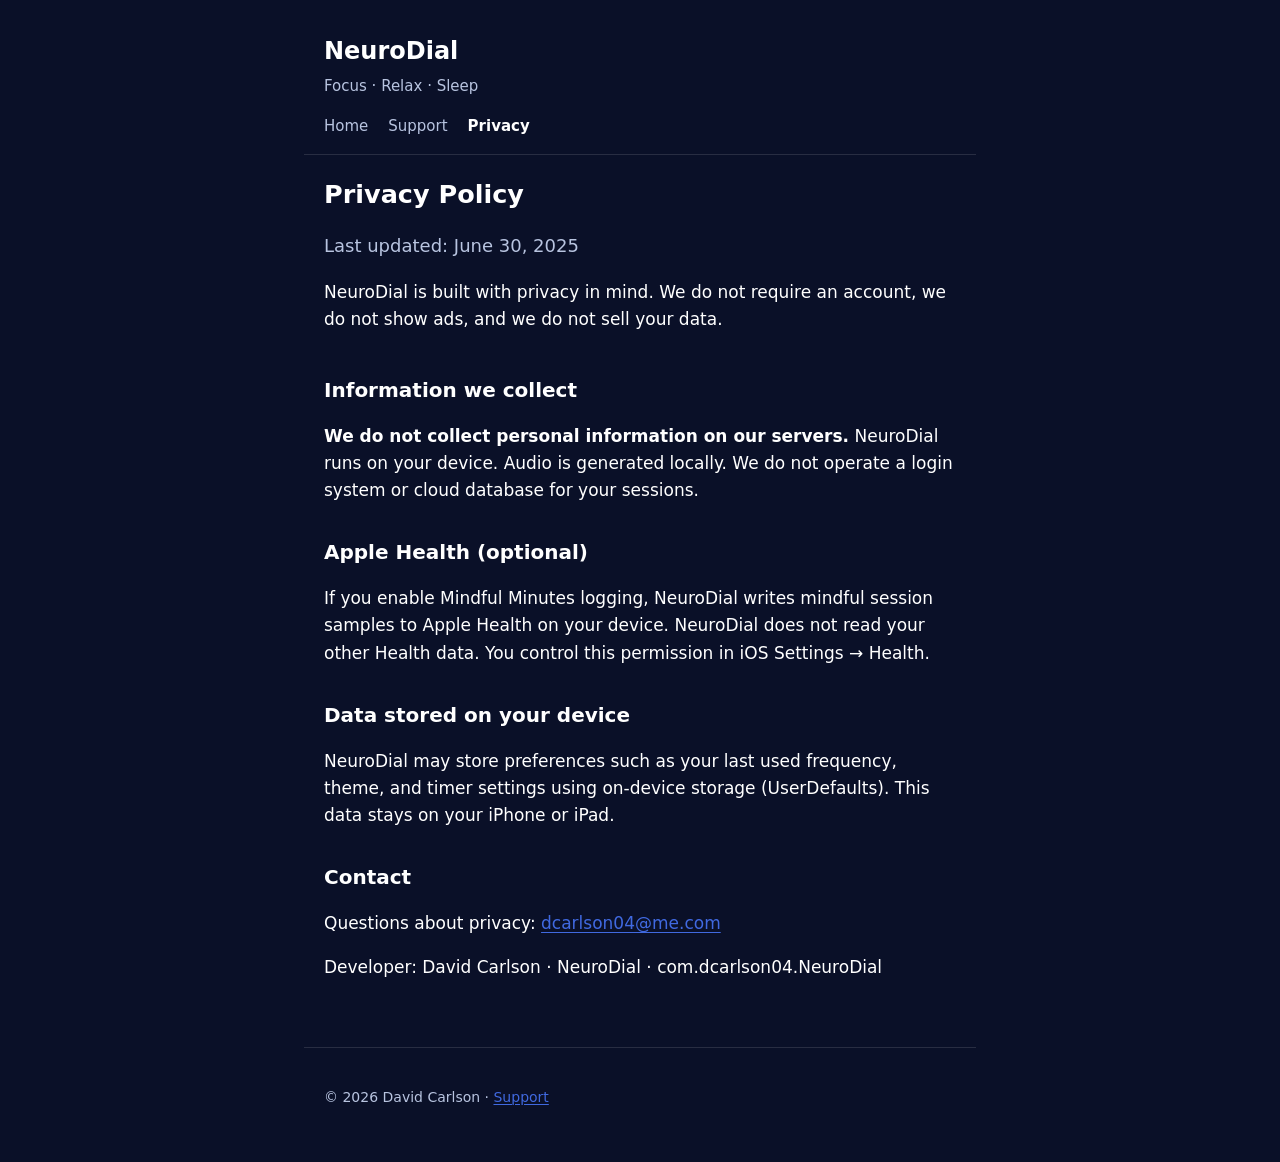
==== privacy.html @ 8d12b419 "Add NeuroDial App Store support and marketing site Co-authored-by: Cursor <cursoragent@cursor.com>" ====
<!DOCTYPE html>
<html lang="en">
<head>
  <meta charset="utf-8">
  <meta name="viewport" content="width=device-width, initial-scale=1">
  <meta name="description" content="NeuroDial privacy policy — no accounts, no ads, optional HealthKit Mindful Minutes.">
  <title>NeuroDial Privacy Policy</title>
  <link rel="stylesheet" href="styles.css">
</head>
<body>
  <a class="skip-link" href="#main">Skip to content</a>
  <header class="site-header">
    <p class="logo"><a href="index.html">NeuroDial</a></p>
    <p class="tagline">Focus · Relax · Sleep</p>
    <nav class="primary-nav" aria-label="Primary">
      <a href="index.html">Home</a>
      <a href="support.html">Support</a>
      <a href="privacy.html" aria-current="page">Privacy</a>
    </nav>
  </header>

  <main id="main">
    <section class="hero">
      <h1>Privacy Policy</h1>
      <p class="lead">Last updated: June 30, 2025</p>
      <p>NeuroDial is built with privacy in mind. We do not require an account, we do not show ads, and we do not sell your data.</p>
    </section>

    <section aria-labelledby="collect-heading">
      <h2 id="collect-heading" class="section-title">Information we collect</h2>
      <p><strong>We do not collect personal information on our servers.</strong> NeuroDial runs on your device. Audio is generated locally. We do not operate a login system or cloud database for your sessions.</p>
    </section>

    <section aria-labelledby="health-heading">
      <h2 id="health-heading" class="section-title">Apple Health (optional)</h2>
      <p>If you enable Mindful Minutes logging, NeuroDial writes mindful session samples to Apple Health on your device. NeuroDial does not read your other Health data. You control this permission in iOS Settings → Health.</p>
    </section>

    <section aria-labelledby="local-heading">
      <h2 id="local-heading" class="section-title">Data stored on your device</h2>
      <p>NeuroDial may store preferences such as your last used frequency, theme, and timer settings using on-device storage (UserDefaults). This data stays on your iPhone or iPad.</p>
    </section>

    <section aria-labelledby="contact-heading">
      <h2 id="contact-heading" class="section-title">Contact</h2>
      <p>Questions about privacy: <a href="mailto:dcarlson04@me.com?subject=NeuroDial%20Privacy">dcarlson04@me.com</a></p>
      <p>Developer: David Carlson · NeuroDial · com.dcarlson04.NeuroDial</p>
    </section>
  </main>

  <footer class="site-footer">
    <p>© 2026 David Carlson · <a href="support.html">Support</a></p>
  </footer>
</body>
</html>
---- styles.css ----
/* NeuroDial — shared styles (mobile-first) */
:root {
  --bg: #0a1028;
  --bg-elevated: #121a38;
  --accent: #4069E0;
  --accent-hover: #5a7ef0;
  --text: #ffffff;
  --text-muted: #b8c4e0;
  --border: rgba(255, 255, 255, 0.12);
  --max-width: 42rem;
  --radius: 12px;
  --font: -apple-system, BlinkMacSystemFont, "SF Pro Text", "Segoe UI", system-ui, sans-serif;
}

*, *::before, *::after { box-sizing: border-box; }
html { scroll-behavior: smooth; }
body {
  margin: 0;
  font-family: var(--font);
  font-size: 1.0625rem;
  line-height: 1.6;
  color: var(--text);
  background: var(--bg);
  -webkit-font-smoothing: antialiased;
}
a { color: var(--accent); text-decoration-thickness: 1px; text-underline-offset: 0.15em; }
a:hover, a:focus-visible { color: var(--accent-hover); }
a:focus-visible, button:focus-visible { outline: 2px solid var(--accent); outline-offset: 3px; }
.skip-link {
  position: absolute; left: -9999px; top: 0; z-index: 100;
  padding: 0.75rem 1rem; background: var(--accent); color: #fff;
}
.skip-link:focus { left: 0; }
.site-header {
  max-width: var(--max-width); margin: 0 auto; padding: 2rem 1.25rem 1rem;
  border-bottom: 1px solid var(--border);
}
.logo { margin: 0; font-size: 1.5rem; font-weight: 700; }
.logo a { color: var(--text); text-decoration: none; }
.tagline { margin: 0.25rem 0 1rem; color: var(--text-muted); font-size: 0.9375rem; }
.primary-nav { display: flex; gap: 1.25rem; flex-wrap: wrap; }
.primary-nav a { color: var(--text-muted); text-decoration: none; font-size: 0.9375rem; }
.primary-nav a[aria-current="page"] { color: var(--text); font-weight: 600; }
main { max-width: var(--max-width); margin: 0 auto; padding: 1.5rem 1.25rem 3rem; }
.hero { margin-bottom: 2.5rem; }
.hero h1, .hero h2 { margin-top: 0; line-height: 1.25; }
.lead { font-size: 1.125rem; color: var(--text-muted); }
.section-title { margin-top: 2rem; font-size: 1.25rem; }
.feature-list { padding-left: 1.25rem; }
.feature-list li { margin-bottom: 0.5rem; }
.card-grid { display: grid; gap: 1rem; }
@media (min-width: 36rem) { .card-grid { grid-template-columns: repeat(3, 1fr); } }
.card {
  background: var(--bg-elevated); border: 1px solid var(--border);
  border-radius: var(--radius); padding: 1.25rem;
}
.cta-row { display: flex; gap: 0.75rem; flex-wrap: wrap; margin-top: 1.5rem; }
.btn {
  display: inline-block; padding: 0.625rem 1.25rem; border-radius: var(--radius);
  font-weight: 600; text-decoration: none;
}
.btn-primary { background: var(--accent); color: #fff; }
.btn-primary:hover { background: var(--accent-hover); color: #fff; }
.btn-secondary { border: 1px solid var(--border); color: var(--text); }
.contact-box {
  background: var(--bg-elevated); border: 1px solid var(--border);
  border-radius: var(--radius); padding: 1.25rem; margin-bottom: 1rem;
}
.contact-box .email { font-size: 1.125rem; font-weight: 600; }
.contact-box .meta { color: var(--text-muted); font-size: 0.875rem; margin-bottom: 0; }
.faq details { border-bottom: 1px solid var(--border); padding: 0.75rem 0; }
.faq summary { cursor: pointer; font-weight: 600; }
.check-list { padding-left: 1.25rem; }
.disclaimer {
  font-size: 0.8125rem; color: var(--text-muted); margin-top: 1.5rem;
  padding-top: 1rem; border-top: 1px solid var(--border);
}
.site-footer {
  max-width: var(--max-width); margin: 0 auto; padding: 1.5rem 1.25rem 2.5rem;
  border-top: 1px solid var(--border); color: var(--text-muted); font-size: 0.875rem;
}
.visually-hidden {
  position: absolute; width: 1px; height: 1px; padding: 0; margin: -1px;
  overflow: hidden; clip: rect(0,0,0,0); white-space: nowrap; border: 0;
}
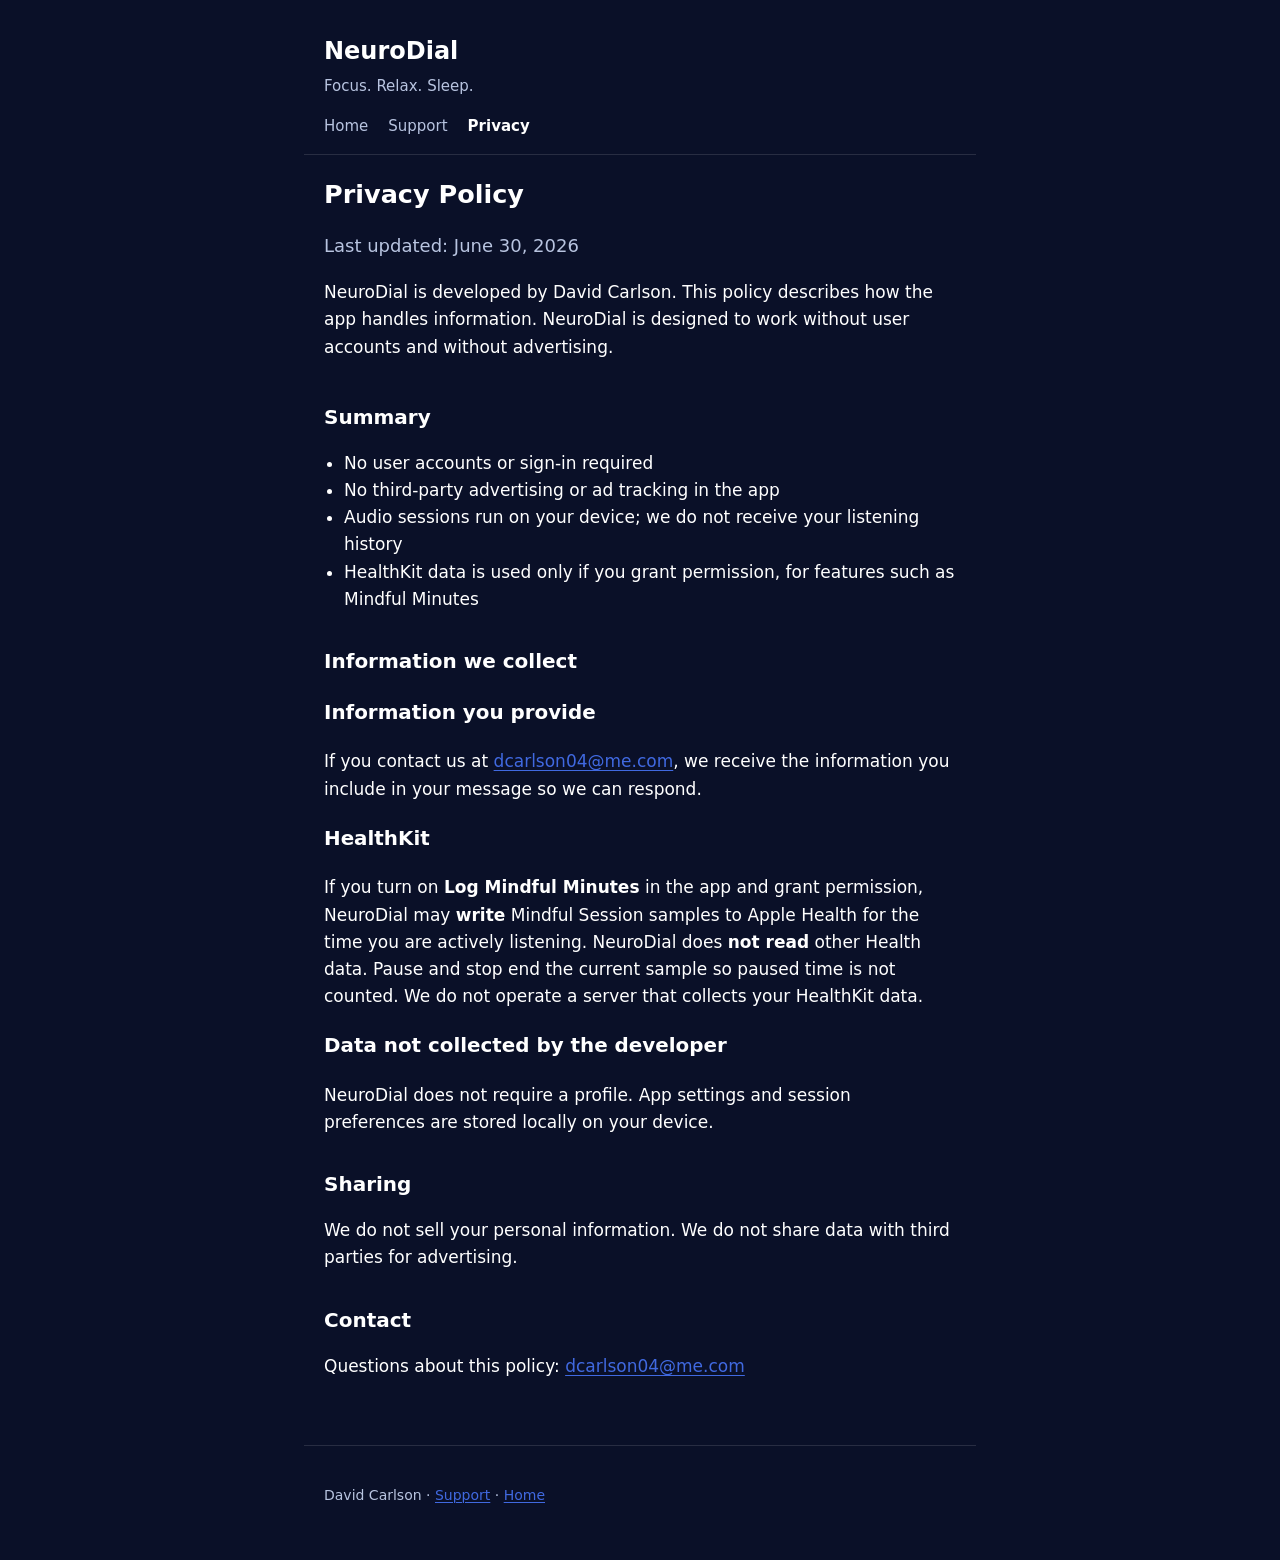
==== commit dc74ddb1: "Update privacy policy: HealthKit is write-only for Mindful Minutes Co-authored-by: Cursor <cursorage" ====
--- a/privacy.html
+++ b/privacy.html
@@ -3,7 +3,7 @@
 <head>
   <meta charset="utf-8">
   <meta name="viewport" content="width=device-width, initial-scale=1">
-  <meta name="description" content="NeuroDial privacy policy — no accounts, no ads, optional HealthKit Mindful Minutes.">
+  <meta name="description" content="NeuroDial Privacy Policy — data, HealthKit, and your information.">
   <title>NeuroDial Privacy Policy</title>
   <link rel="stylesheet" href="styles.css">
 </head>
@@ -11,45 +11,46 @@
   <a class="skip-link" href="#main">Skip to content</a>
   <header class="site-header">
     <p class="logo"><a href="index.html">NeuroDial</a></p>
-    <p class="tagline">Focus · Relax · Sleep</p>
+    <p class="tagline">Focus. Relax. Sleep.</p>
     <nav class="primary-nav" aria-label="Primary">
       <a href="index.html">Home</a>
       <a href="support.html">Support</a>
       <a href="privacy.html" aria-current="page">Privacy</a>
     </nav>
   </header>
-
   <main id="main">
     <section class="hero">
       <h1>Privacy Policy</h1>
-      <p class="lead">Last updated: June 30, 2025</p>
-      <p>NeuroDial is built with privacy in mind. We do not require an account, we do not show ads, and we do not sell your data.</p>
+      <p class="lead">Last updated: June 30, 2026</p>
+      <p>NeuroDial is developed by David Carlson. This policy describes how the app handles information. NeuroDial is designed to work without user accounts and without advertising.</p>
     </section>
-
+    <section aria-labelledby="summary-heading">
+      <h2 id="summary-heading" class="section-title">Summary</h2>
+      <ul class="check-list">
+        <li>No user accounts or sign-in required</li>
+        <li>No third-party advertising or ad tracking in the app</li>
+        <li>Audio sessions run on your device; we do not receive your listening history</li>
+        <li>HealthKit data is used only if you grant permission, for features such as Mindful Minutes</li>
+      </ul>
+    </section>
     <section aria-labelledby="collect-heading">
       <h2 id="collect-heading" class="section-title">Information we collect</h2>
-      <p><strong>We do not collect personal information on our servers.</strong> NeuroDial runs on your device. Audio is generated locally. We do not operate a login system or cloud database for your sessions.</p>
+      <h3>Information you provide</h3>
+      <p>If you contact us at <a href="mailto:dcarlson04@me.com">dcarlson04@me.com</a>, we receive the information you include in your message so we can respond.</p>
+      <h3>HealthKit</h3>
+      <p>If you turn on <strong>Log Mindful Minutes</strong> in the app and grant permission, NeuroDial may <strong>write</strong> Mindful Session samples to Apple Health for the time you are actively listening. NeuroDial does <strong>not read</strong> other Health data. Pause and stop end the current sample so paused time is not counted. We do not operate a server that collects your HealthKit data.</p>
+      <h3>Data not collected by the developer</h3>
+      <p>NeuroDial does not require a profile. App settings and session preferences are stored locally on your device.</p>
     </section>
-
-    <section aria-labelledby="health-heading">
-      <h2 id="health-heading" class="section-title">Apple Health (optional)</h2>
-      <p>If you enable Mindful Minutes logging, NeuroDial writes mindful session samples to Apple Health on your device. NeuroDial does not read your other Health data. You control this permission in iOS Settings → Health.</p>
+    <section aria-labelledby="share-heading">
+      <h2 id="share-heading" class="section-title">Sharing</h2>
+      <p>We do not sell your personal information. We do not share data with third parties for advertising.</p>
     </section>
-
-    <section aria-labelledby="local-heading">
-      <h2 id="local-heading" class="section-title">Data stored on your device</h2>
-      <p>NeuroDial may store preferences such as your last used frequency, theme, and timer settings using on-device storage (UserDefaults). This data stays on your iPhone or iPad.</p>
-    </section>
-
     <section aria-labelledby="contact-heading">
       <h2 id="contact-heading" class="section-title">Contact</h2>
-      <p>Questions about privacy: <a href="mailto:dcarlson04@me.com?subject=NeuroDial%20Privacy">dcarlson04@me.com</a></p>
-      <p>Developer: David Carlson · NeuroDial · com.dcarlson04.NeuroDial</p>
+      <p>Questions about this policy: <a href="mailto:dcarlson04@me.com">dcarlson04@me.com</a></p>
     </section>
   </main>
-
-  <footer class="site-footer">
-    <p>© 2026 David Carlson · <a href="support.html">Support</a></p>
-  </footer>
+  <footer class="site-footer"><p>David Carlson · <a href="support.html">Support</a> · <a href="index.html">Home</a></p></footer>
 </body>
-</html>
+</html>
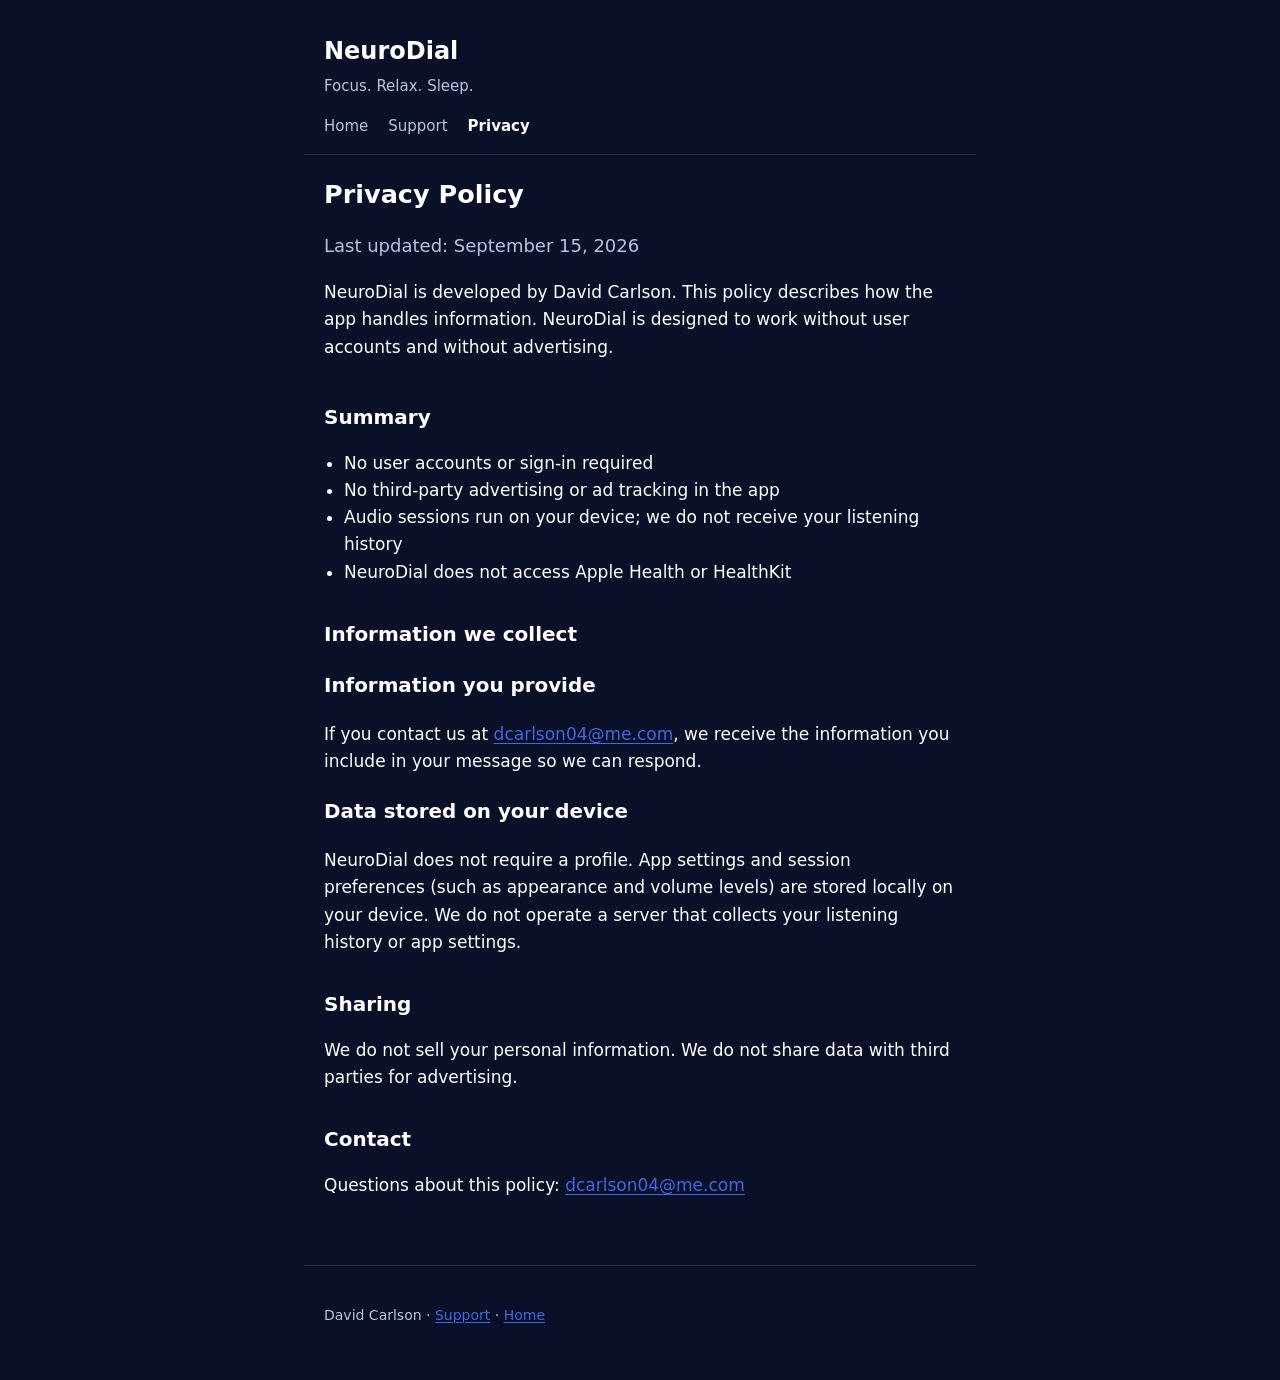
==== commit 1f3b2b30: "Remove Mindful Minutes / HealthKit claims from site copy. Align privacy, support, and home pages wit" ====
--- a/privacy.html
+++ b/privacy.html
@@ -3,7 +3,7 @@
 <head>
   <meta charset="utf-8">
   <meta name="viewport" content="width=device-width, initial-scale=1">
-  <meta name="description" content="NeuroDial Privacy Policy — data, HealthKit, and your information.">
+  <meta name="description" content="NeuroDial Privacy Policy — how the app handles your information.">
   <title>NeuroDial Privacy Policy</title>
   <link rel="stylesheet" href="styles.css">
 </head>
@@ -21,7 +21,7 @@
   <main id="main">
     <section class="hero">
       <h1>Privacy Policy</h1>
-      <p class="lead">Last updated: June 30, 2026</p>
+      <p class="lead">Last updated: September 15, 2026</p>
       <p>NeuroDial is developed by David Carlson. This policy describes how the app handles information. NeuroDial is designed to work without user accounts and without advertising.</p>
     </section>
     <section aria-labelledby="summary-heading">
@@ -30,17 +30,15 @@
         <li>No user accounts or sign-in required</li>
         <li>No third-party advertising or ad tracking in the app</li>
         <li>Audio sessions run on your device; we do not receive your listening history</li>
-        <li>HealthKit data is used only if you grant permission, for features such as Mindful Minutes</li>
+        <li>NeuroDial does not access Apple Health or HealthKit</li>
       </ul>
     </section>
     <section aria-labelledby="collect-heading">
       <h2 id="collect-heading" class="section-title">Information we collect</h2>
       <h3>Information you provide</h3>
       <p>If you contact us at <a href="mailto:dcarlson04@me.com">dcarlson04@me.com</a>, we receive the information you include in your message so we can respond.</p>
-      <h3>HealthKit</h3>
-      <p>If you turn on <strong>Log Mindful Minutes</strong> in the app and grant permission, NeuroDial may <strong>write</strong> Mindful Session samples to Apple Health for the time you are actively listening. NeuroDial does <strong>not read</strong> other Health data. Pause and stop end the current sample so paused time is not counted. We do not operate a server that collects your HealthKit data.</p>
-      <h3>Data not collected by the developer</h3>
-      <p>NeuroDial does not require a profile. App settings and session preferences are stored locally on your device.</p>
+      <h3>Data stored on your device</h3>
+      <p>NeuroDial does not require a profile. App settings and session preferences (such as appearance and volume levels) are stored locally on your device. We do not operate a server that collects your listening history or app settings.</p>
     </section>
     <section aria-labelledby="share-heading">
       <h2 id="share-heading" class="section-title">Sharing</h2>
@@ -53,4 +51,4 @@
   </main>
   <footer class="site-footer"><p>David Carlson · <a href="support.html">Support</a> · <a href="index.html">Home</a></p></footer>
 </body>
-</html>+</html>
